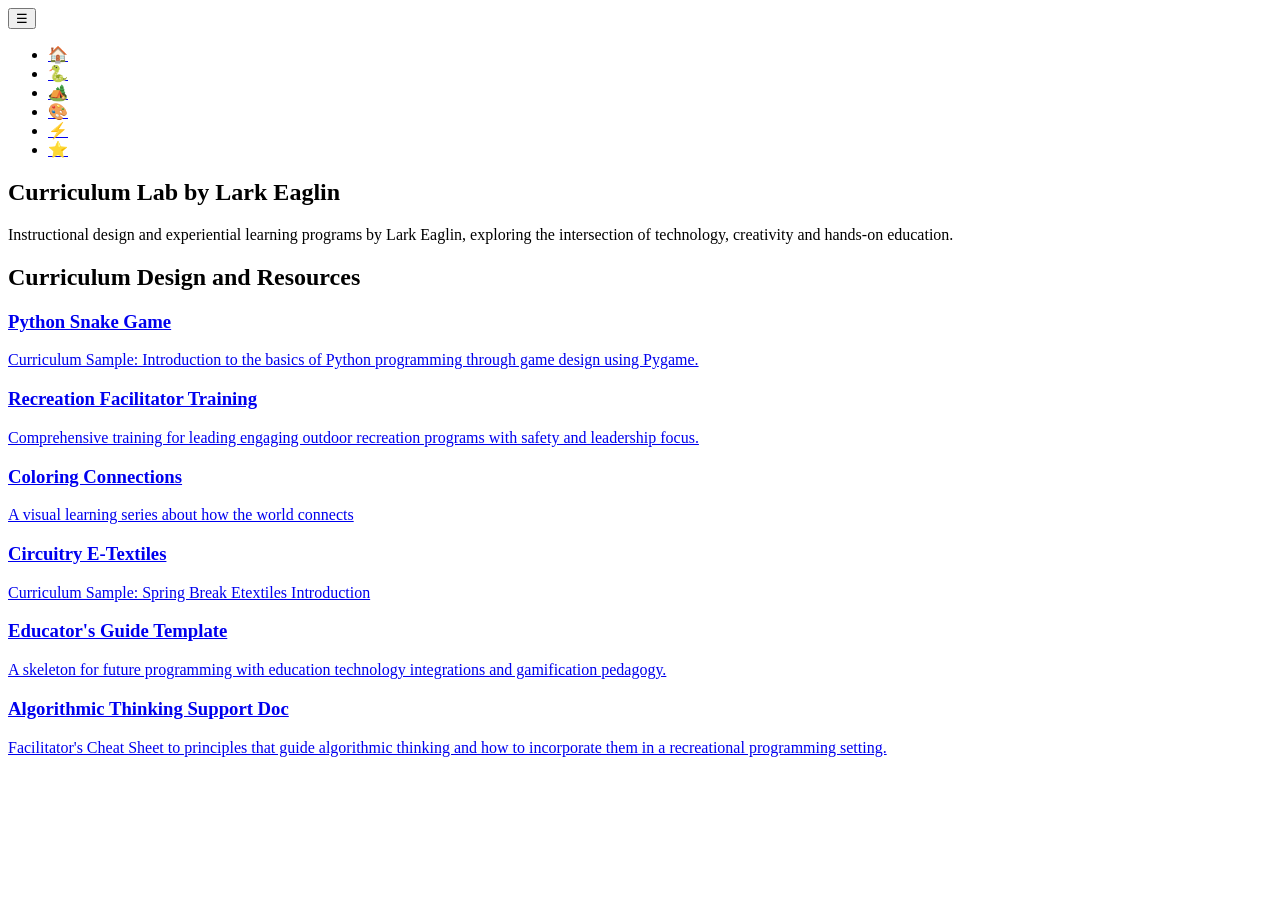
==== index.html @ a28c986c "homepage html" ====
<!DOCTYPE html>
<html lang="en">
<head>
    <meta charset="UTF-8">
    <meta name="viewport" content="width=device-width, initial-scale=1.0">
    <title>Curriculum Lab</title>
    <link rel="stylesheet" href="css/style.css">
</head>
<body>
    <button id="menu-toggle" class="menu-toggle">☰</button>
    <nav class="sidebar" id="sidebar">
    <!-- <button id="menu-toggle" class="menu-toggle">☰</button> -->
        <ul class="nav-list">

            <li class="nav-item" data-tagline="Curriculum Lab">
                <a href="index.html">
                    <span class="nav-icon">🏠</span>
                    <div class="tagline" id="tagline-home"></div> </a>
            </li>
            
            <li class="nav-item" data-tagline="Classic Snake Game">
                <a href="projects/python-snake-game/index.html">
                    <span class="nav-icon">🐍</span>
                    <div class="tagline" id="tagline-python"></div></a>  
            </li>
            <li class="nav-item" data-tagline="Recreation Training">
                <a href="projects/recreation-facilitator-training/index.html">
                    <span class="nav-icon">🏕️</span>
                    <div class="tagline" id="tagline-rec"></div> </a>
            </li>
            <li class="nav-item" data-tagline="Coloring Connections">
                <a href="projects/coloring-connections/index.html">
                    <span class="nav-icon">🎨</span>
                    <div class="tagline" id="tagline-color"></div> </a>
            </li>
            <li class="nav-item" data-tagline="Circuitry &amp; E-Textiles">
                <a href="projects/circuitry-e-textiles/index.html">
                    <span class="nav-icon">⚡</span>
                    <div class="tagline" id="tagline-circuit"></div> </a>
            </li>

            </li>
            <li class="nav-item" data-tagline="Algorithmic Thinking">
                <a href="projects/algorithmic-thinking/index.html">
                    <span class="nav-icon">⭐</span>
                    <div class="tagline" id="tagline-ph2"></div></a>
            </li>
        </ul>
    </nav>

    <main class="main-content">
        <section class="hero">
            <h1 class="hero-title">Curriculum Lab by Lark Eaglin</h1>
            <p class="hero-subtitle">Instructional design and experiential learning programs by Lark Eaglin, exploring the intersection of technology, creativity and hands-on education.</p>
        </section>

        <section class="curriculum-grid">
            <h2 class="section-title">Curriculum Design and Resources</h2>
            <div class="grid">
                <a href="projects/python-snake-game/index.html" class="card">
                    <h3>Python Snake Game</h3>
                    <p>Curriculum Sample: Introduction to the basics of Python programming through game design using Pygame.</p>
                </a>
                <a href="projects/recreation-facilitator-training/index.html" class="card">
                    <h3>Recreation Facilitator Training</h3>
                    <p>Comprehensive training for leading engaging outdoor recreation programs with safety and leadership focus.</p>
                </a>
                <a href="projects/coloring-connections/index.html" class="card">
                    <h3>Coloring Connections</h3>
                    <p>A visual learning series about how the world connects</p>
                </a>
                <a href="projects/circuitry-e-textiles/index.html" class="card">
                    <h3>Circuitry E-Textiles</h3>
                    <p>Curriculum Sample: Spring Break Etextiles Introduction</p>
                </a>
                <a href="projects/educators-guide-template/index.html" class="card">
                    <h3>Educator's Guide Template</h3>
                    <p>A skeleton for future programming with education technology integrations and gamification pedagogy.</p>
                </a>
                <a href="projects/algorithmic-thinking/index.html" class="card">
                    <h3>Algorithmic Thinking Support Doc</h3>
                    <p>Facilitator's Cheat Sheet to principles that guide algorithmic thinking and how to incorporate them in a recreational programming setting.</p>
                </a>
            </div>
        </section>
    </main>

    <script src="js/script.js"></script>
</body>
</html>
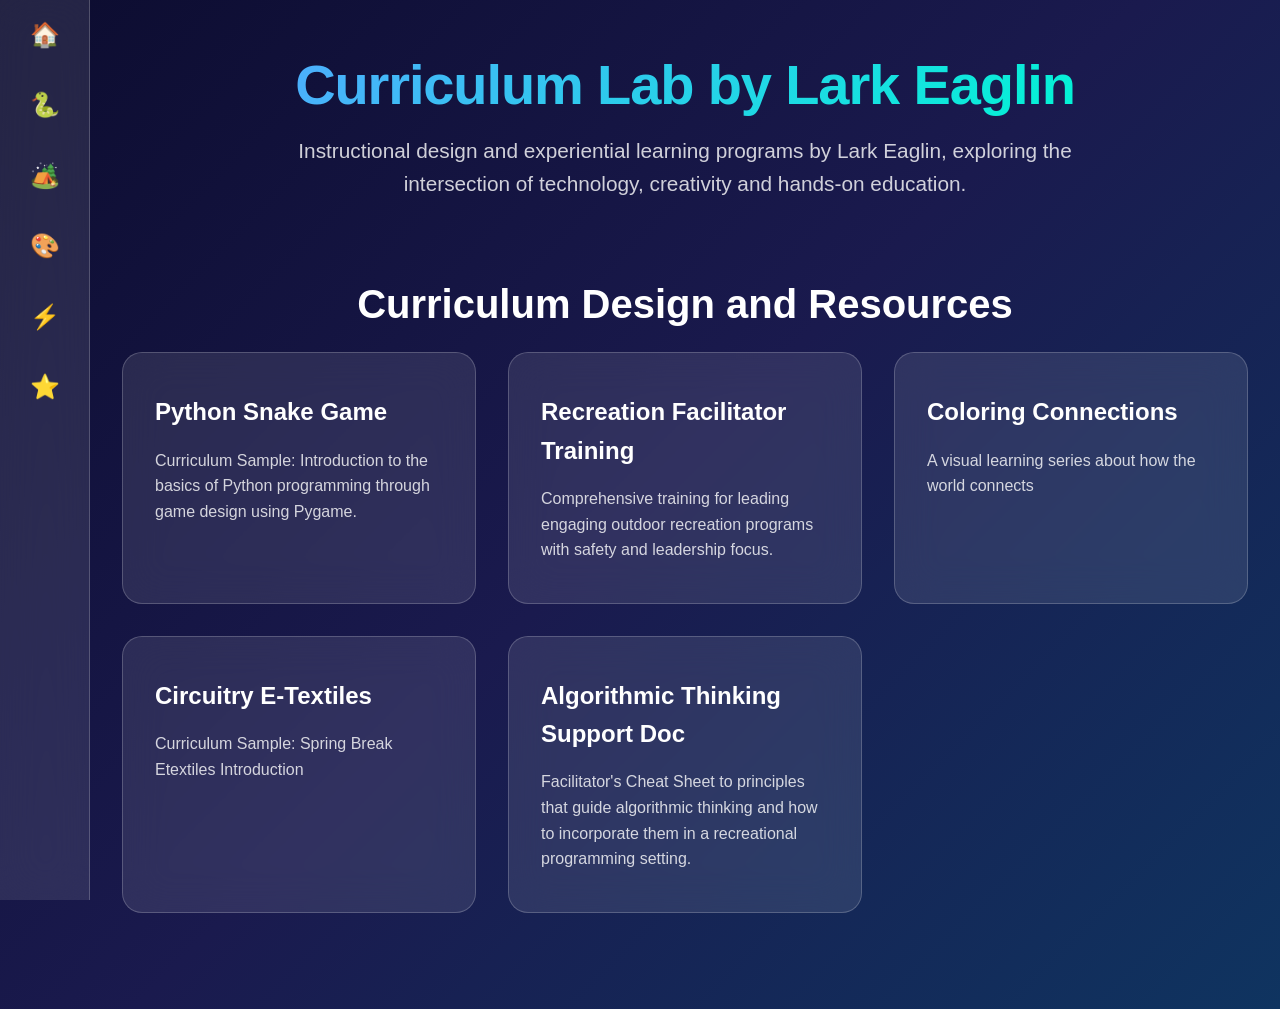
==== commit 0561f399: "Update index.html remove educators guide card" ====
--- a/index.html
+++ b/index.html
@@ -73,10 +73,6 @@
                     <h3>Circuitry E-Textiles</h3>
                     <p>Curriculum Sample: Spring Break Etextiles Introduction</p>
                 </a>
-                <a href="projects/educators-guide-template/index.html" class="card">
-                    <h3>Educator's Guide Template</h3>
-                    <p>A skeleton for future programming with education technology integrations and gamification pedagogy.</p>
-                </a>
                 <a href="projects/algorithmic-thinking/index.html" class="card">
                     <h3>Algorithmic Thinking Support Doc</h3>
                     <p>Facilitator's Cheat Sheet to principles that guide algorithmic thinking and how to incorporate them in a recreational programming setting.</p>
--- a/css/style.css
+++ b/css/style.css
@@ -0,0 +1,275 @@
+/* Global Variables */
+:root {
+    --sidebar-width: 90px;
+    --sidebar-collapsed: 70px;
+    --glass-bg: rgba(255, 255, 255, 0.1);
+    --glass-blur: blur(20px);
+    --glass-border: rgba(255, 255, 255, 0.2);
+    --primary-gradient: linear-gradient(135deg, #0c0c2f 0%, #1a1a4e 50%, #0f3460 100%);
+    --card-hover: rgba(255, 255, 255, 0.15);
+    --text-primary: #ffffff;
+    --text-secondary: rgba(255, 255, 255, 0.8);
+    --accent-blue: #4facfe;
+    --accent-green: #00f5d4;
+    --transition-fast: 0.2s ease;
+    --transition-smooth: 0.4s cubic-bezier(0.4, 0, 0.2, 1);
+}
+
+/* Base Styles */
+* {
+    margin: 0;
+    padding: 0;
+    box-sizing: border-box;
+}
+
+body {
+    font-family: -apple-system, BlinkMacSystemFont, 'Segoe UI', Roboto, sans-serif;
+    background: var(--primary-gradient);
+    color: var(--text-primary);
+    line-height: 1.6;
+    overflow-x: hidden;
+    min-height: 100vh;
+}
+a {
+    color: white;
+    text-decoration: none;
+}
+/* Sidebar */
+.sidebar {
+    position: fixed;
+    left: 0;
+    top: 0;
+    width: var(--sidebar-width);
+    height: 100vh;
+    background: var(--glass-bg);
+    backdrop-filter: var(--glass-blur);
+    border-right: 1px solid var(--glass-border);
+    z-index: 1000;
+    transition: var(--transition-smooth);
+    justify-content: flex-start;
+    align-items: center;
+    padding: .5rem 0;
+}
+
+.menu-toggle {
+    display: none;
+    position: fixed;
+    top: 1rem;
+    left: 1rem;
+    background: var(--glass-bg);
+    backdrop-filter: var(--glass-blur);
+    border: 1px solid var(--glass-border);
+    border-radius: 8px;
+    color: var(--text-primary);
+    font-size: 1.5rem;
+    padding: 0.5rem 0.75rem;
+    cursor: pointer;
+    z-index: 2000;
+    transition: var(--transition-fast);
+}
+
+.menu-toggle:hover {
+    background: rgba(255, 255, 255, 0.15);
+}
+
+.nav-list {
+    list-style: none;
+    width: 100%;
+    padding: 0 1rem;
+}
+
+.nav-item {
+    position: relative;
+    margin-bottom: 1rem;
+    cursor: pointer;
+    padding: .5rem 0;
+    transition: var(--transition-fast);
+    border-radius: 12px;
+}
+
+.nav-item:hover {
+    background: rgba(255, 255, 255, 0.1);
+    transform: translateX(4px);
+}
+
+.nav-icon {
+    font-size: 1.5rem;
+    display: block;
+    text-align: center;
+    transition: var(--transition-fast);
+}
+
+.tagline {
+    position: absolute;
+    left: 100%;
+    top: 50%;
+    transform: translateY(-50%);
+    background: var(--glass-bg);
+    backdrop-filter: var(--glass-blur);
+    padding: 0.75rem 1.25rem;
+    margin-left: 1.5rem;
+    border-radius: 12px;
+    border: 1px solid var(--glass-border);
+    white-space: nowrap;
+    font-size: 0.9rem;
+    font-weight: 500;
+    opacity: 0;
+    transform: translateY(-50%) translateX(-10px) scale(0.95);
+    transition: var(--transition-smooth);
+    max-width: 220px;
+    overflow: hidden;
+    pointer-events: none;
+}
+
+.tagline.show {
+    opacity: 1;
+    transform: translateY(-50%) translateX(0) scale(1);
+}
+
+/* Main Content */
+.main-content {
+    margin-left: var(--sidebar-width);
+    min-height: 100vh;
+    padding: 2rem;
+    transition: var(--transition-smooth);
+}
+
+/* Hero Section */
+.hero {
+    text-align: center;
+    padding: .5rem 0;
+    max-width: 800px;
+    margin: 0 auto;
+}
+
+.hero-title {
+    font-size: clamp(3rem, 5vw, 3.5rem);
+    font-weight: 700;
+    background: linear-gradient(135deg, var(--accent-blue) 0%, var(--accent-green) 100%);
+    -webkit-background-clip: text;
+    -webkit-text-fill-color: transparent;
+    background-clip: text;
+    margin-bottom: .25rem;
+    letter-spacing: -0.02em;
+}
+
+.hero-subtitle {
+    font-size: 1.3rem;
+    color: var(--text-secondary);
+    max-width: 950px;
+    margin: 0 auto;
+}
+
+/* Curriculum Grid */
+.curriculum-grid {
+    max-width: 1400px;
+    margin: 4rem auto;
+}
+
+.section-title {
+    font-size: 2.5rem;
+    text-align: center;
+    margin-top: .5rem;
+    margin-bottom: 1rem;
+    color: var(--text-primary);
+}
+
+.grid {
+    display: grid;
+    grid-template-columns: repeat(auto-fit, minmax(350px, 1fr));
+    gap: 2rem;
+}
+
+.card {
+    background: var(--glass-bg);
+    backdrop-filter: var(--glass-blur);
+    border: 1px solid var(--glass-border);
+    border-radius: 20px;
+    padding: 2.5rem 2rem;
+    text-decoration: none;
+    color: inherit;
+    transition: var(--transition-smooth);
+    position: relative;
+    overflow: hidden;
+}
+
+.card::before {
+    content: '';
+    position: absolute;
+    top: 0;
+    left: 0;
+    right: 0;
+    height: 4px;
+    background: linear-gradient(90deg, var(--accent-blue), var(--accent-green));
+    transform: scaleX(0);
+    transition: var(--transition-smooth);
+}
+
+.card:hover {
+    transform: translateY(-12px);
+    box-shadow: 0 32px 64px rgba(0, 0, 0, 0.3);
+    background: var(--card-hover);
+}
+
+.card:hover::before {
+    transform: scaleX(1);
+}
+
+.card h3 {
+    font-size: 1.5rem;
+    margin-bottom: 1rem;
+    color: var(--text-primary);
+}
+
+.card p {
+    color: var(--text-secondary);
+    font-size: 1rem;
+}
+
+/* Responsive */
+@media (max-width: 768px) {
+    .menu-toggle {
+        display: block;
+    }
+
+    .sidebar {
+        transform: translateX(-100%);
+        transition: transform 0.3s ease;
+    }
+
+    .sidebar.active {
+        transform: translateX(0);
+    }
+
+    .main-content {
+        margin-left: 0;
+        padding: 1rem;
+    }
+
+    .nav-item {
+        margin-bottom: 1.5rem;
+    }
+
+    .tagline {
+        font-size: 0.8rem;
+        padding: 0.5rem 1rem;
+        margin-left: 1rem;
+        max-width: 160px;
+    }
+
+    .grid {
+        grid-template-columns: 1fr;
+        gap: 1.5rem;
+    }
+}
+
+@media (max-width: 480px) {
+    .sidebar {
+        transform: translateX(-100%);
+        /* Could add toggle button here later */
+    }
+    
+    .main-content {
+        margin-left: 0;
+    }
+}
